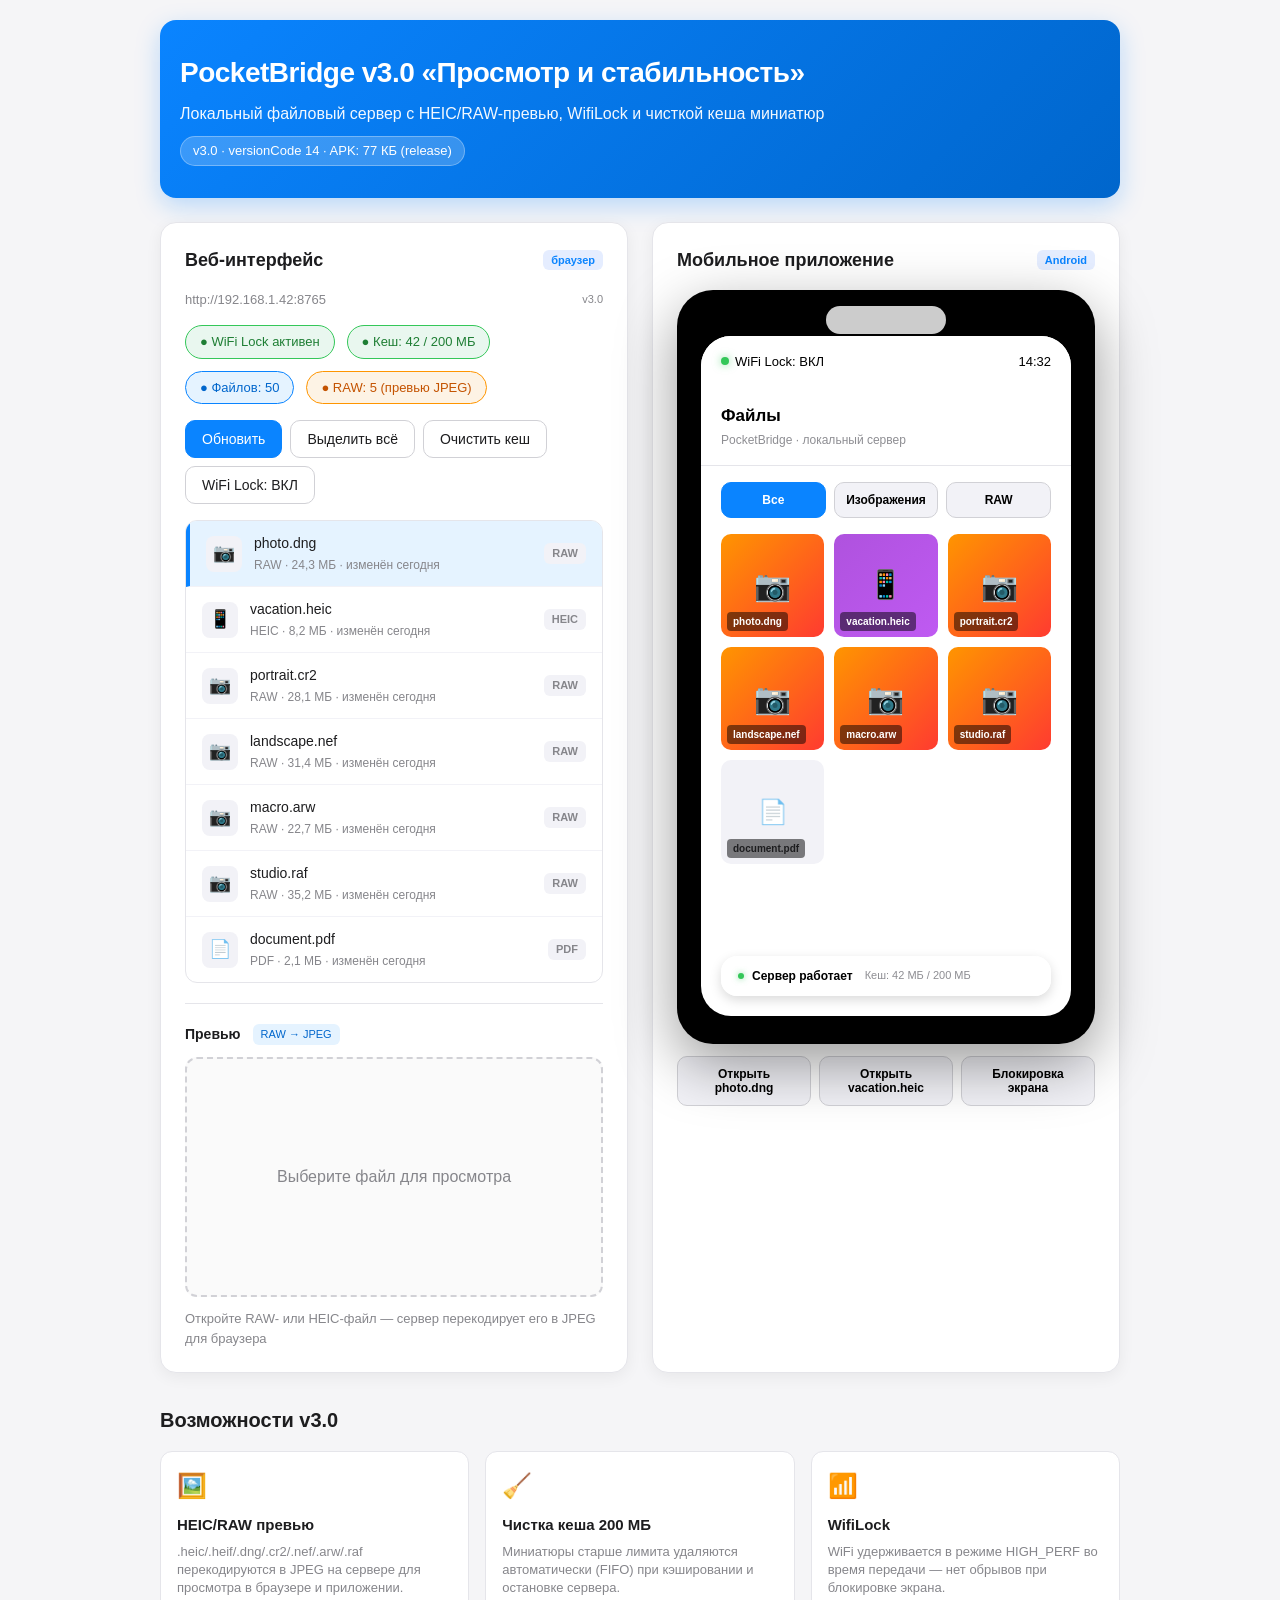
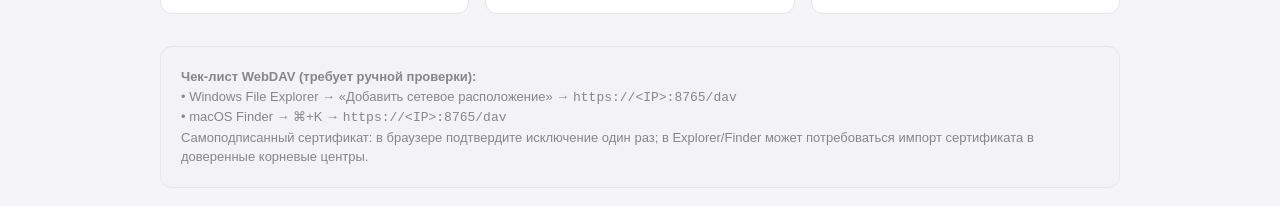
==== demo.html @ 5f80b796 "Документация v3.0: README, CHANGELOG, API/WebDAV docs, CI/CD, демо - README: раздел о HEIC/RAW превь" ====
<!DOCTYPE html>
<html lang="ru">
<head>
<meta charset="UTF-8">
<meta name="viewport" content="width=device-width, initial-scale=1.0">
<title>PocketBridge v3.0 — демо: веб + мобайл</title>
<style>
  * { box-sizing: border-box; margin: 0; padding: 0; }
  body { font-family: -apple-system, BlinkMacSystemFont, 'Segoe UI', Roboto, Helvetica, Arial, sans-serif; background: #f5f5f7; color: #1d1d1f; line-height: 1.5; }
  .container { max-width: 1000px; margin: 0 auto; padding: 20px; }
  header { background: linear-gradient(135deg, #0a84ff 0%, #0066cc 100%); color: #fff; padding: 32px 20px; border-radius: 16px; margin-bottom: 24px; box-shadow: 0 8px 24px rgba(10,132,255,0.25); }
  header h1 { font-size: 28px; font-weight: 700; margin-bottom: 8px; letter-spacing: -0.5px; }
  header p { font-size: 16px; opacity: 0.95; }
  .badge { display: inline-block; background: rgba(255,255,255,0.2); padding: 4px 12px; border-radius: 20px; font-size: 13px; margin-top: 10px; border: 1px solid rgba(255,255,255,0.3); }

  /* Layout: веб + мобайл */
  .demo-grid { display: grid; grid-template-columns: 1fr 1fr; gap: 24px; margin-bottom: 32px; }
  @media (max-width: 768px) { .demo-grid { grid-template-columns: 1fr; } }

  .card { background: #fff; border-radius: 16px; padding: 24px; box-shadow: 0 4px 16px rgba(0,0,0,0.06); border: 1px solid #e5e5ea; }
  .card h2 { font-size: 18px; font-weight: 600; margin-bottom: 16px; color: #1d1d1f; display: flex; align-items: center; gap: 8px; }
  .card h2 .tag { font-size: 11px; padding: 2px 8px; border-radius: 6px; background: #e5edff; color: #0a84ff; font-weight: 600; margin-left: auto; }

  /* Веб-панель */
  .web-header { display: flex; align-items: center; justify-content: space-between; margin-bottom: 16px; }
  .status-row { display: flex; gap: 12px; margin-bottom: 16px; flex-wrap: wrap; }
  .pill { padding: 6px 14px; border-radius: 20px; font-size: 13px; font-weight: 500; border: 1px solid #e5e5ea; background: #f9f9fb; }
  .pill.ok { background: #e9f7ef; border-color: #34c759; color: #1e7e34; }
  .pill.warn { background: #fdf3e5; border-color: #ff9500; color: #c45300; }
  .pill.info { background: #e5f3ff; border-color: #0a84ff; color: #0066cc; }

  .toolbar { display: flex; gap: 8px; margin-bottom: 16px; flex-wrap: wrap; }
  button { padding: 10px 16px; border-radius: 10px; border: 1px solid #d1d1d6; background: #fff; color: #1d1d1f; font-size: 14px; font-weight: 500; cursor: pointer; transition: all 0.2s; }
  button:hover { background: #f2f2f7; border-color: #0a84ff; }
  button.primary { background: #0a84ff; color: #fff; border-color: #0a84ff; }
  button.primary:hover { background: #0066cc; }
  button:disabled { opacity: 0.5; cursor: not-allowed; }

  .file-list { border: 1px solid #e5e5ea; border-radius: 12px; overflow: hidden; background: #fff; }
  .file-item { display: flex; align-items: center; padding: 12px 16px; border-bottom: 1px solid #f2f2f7; cursor: pointer; transition: background 0.2s; }
  .file-item:last-child { border-bottom: none; }
  .file-item:hover { background: #f9f9fb; }
  .file-item.selected { background: #e5f3ff; border-left: 4px solid #0a84ff; }
  .file-icon { width: 36px; height: 36px; border-radius: 8px; background: #f2f2f7; display: flex; align-items: center; justify-content: center; margin-right: 12px; font-size: 18px; }
  .file-info { flex: 1; min-width: 0; }
  .file-name { font-size: 14px; font-weight: 500; color: #1d1d1f; white-space: nowrap; overflow: hidden; text-overflow: ellipsis; }
  .file-meta { font-size: 12px; color: #86868b; margin-top: 2px; }
  .file-type { font-size: 11px; font-weight: 600; padding: 2px 8px; border-radius: 6px; background: #f2f2f7; color: #86868b; margin-left: 12px; white-space: nowrap; }

  /* Превью */
  .preview-area { margin-top: 20px; padding-top: 20px; border-top: 1px solid #e5e5ea; }
  .preview-placeholder { height: 240px; border: 2px dashed #d1d1d6; border-radius: 12px; display: flex; align-items: center; justify-content: center; color: #86868b; background: #fafafa; margin-bottom: 12px; }
  .preview-image { max-width: 100%; max-height: 240px; border-radius: 12px; box-shadow: 0 4px 16px rgba(0,0,0,0.1); display: none; }
  .preview-meta { font-size: 13px; color: #86868b; margin-top: 8px; }

  /* Мобайл симулятор */
  .phone { background: #000; border-radius: 36px; padding: 46px 24px 28px; box-shadow: 0 20px 60px rgba(0,0,0,0.4); position: relative; overflow: hidden; }
  .phone::before { content: ''; position: absolute; top: 16px; left: 50%; transform: translateX(-50%); width: 120px; height: 28px; border-radius: 14px; background: #ccc; z-index: 10; }
  .phone-screen { background: #fff; border-radius: 30px 30px 26px; height: 680px; overflow: hidden; position: relative; }
  .phone-status { display: flex; justify-content: space-between; align-items: center; padding: 16px 20px; font-size: 13px; color: #000; background: #fff; }
  .wifi-dot { width: 8px; height: 8px; border-radius: 50%; background: #34c759; box-shadow: 0 0 8px rgba(52,199,89,0.6); }
  .phone-header { background: #fff; padding: 16px 20px; border-bottom: 1px solid #e5e5ea; }
  .phone-header h3 { font-size: 17px; font-weight: 600; color: #000; }
  .phone-header p { font-size: 12px; color: #8e8e93; margin-top: 2px; }
  .phone-content { padding: 0 20px; }
  .phone-btn-row { display: flex; gap: 8px; margin: 16px 0; }
  .phone-btn { flex: 1; padding: 10px; border-radius: 10px; border: 1px solid #d1d1d6; background: #f2f2f7; color: #000; font-size: 12px; font-weight: 600; cursor: pointer; }
  .phone-btn.active { background: #0a84ff; color: #fff; border-color: #0a84ff; }
  .phone-grid { display: grid; grid-template-columns: repeat(3, 1fr); gap: 10px; margin-top: 16px; }
  .phone-tile { aspect-ratio: 1; border-radius: 10px; background: #f2f2f7; display: flex; align-items: center; justify-content: center; font-size: 24px; position: relative; overflow: hidden; }
  .phone-tile.raw { background: linear-gradient(135deg, #ff9500, #ff3b30); color: #fff; font-size: 30px; }
  .phone-tile.heic { background: linear-gradient(135deg, #af52de, #bf5af2); color: #fff; font-size: 28px; }
  .phone-tile .label { position: absolute; bottom: 6px; left: 6px; font-size: 10px; font-weight: 600; background: rgba(0,0,0,0.5); padding: 2px 6px; border-radius: 4px; }
  .phone-footer { position: absolute; bottom: 20px; left: 50%; transform: translateX(-50%); width: calc(100% - 40px); background: rgba(255,255,255,0.95); backdrop-filter: blur(8px); border-radius: 16px; padding: 10px 16px; border: 1px solid rgba(255,255,255,0.5); display: flex; gap: 12px; align-items: center; font-size: 12px; color: #000; box-shadow: 0 4px 12px rgba(0,0,0,0.15); }

  .section-title { font-size: 20px; font-weight: 700; margin: 32px 0 16px; color: #1d1d1f; }
  .feature-grid { display: grid; grid-template-columns: repeat(3, 1fr); gap: 16px; margin-top: 16px; }
  @media (max-width: 768px) { .feature-grid { grid-template-columns: 1fr; } }
  .feature { background: #fff; border-radius: 12px; padding: 16px; border: 1px solid #e5e5ea; }
  .feature .icon { font-size: 24px; margin-bottom: 10px; }
  .feature h4 { font-size: 15px; font-weight: 600; margin-bottom: 6px; color: #1d1d1f; }
  .feature p { font-size: 13px; color: #86868b; line-height: 1.4; }

  .footer-note { margin-top: 32px; padding: 20px; background: #f2f2f7; border-radius: 12px; font-size: 13px; color: #86868b; border: 1px solid #e5e5ea; }
</style>
</head>
<body>

<div class="container">
  <header>
    <h1>PocketBridge v3.0 «Просмотр и стабильность»</h1>
    <p>Локальный файловый сервер с HEIC/RAW-превью, WifiLock и чисткой кеша миниатюр</p>
    <span class="badge">v3.0 · versionCode 14 · APK: 77 КБ (release)</span>
  </header>

  <div class="demo-grid">
    <!-- ===== ВЕБ ===== -->
    <div class="card">
      <h2>Веб-интерфейс <span class="tag">браузер</span></h2>
      <div class="web-header">
        <div style="font-size:13px;color:#86868b;">http://192.168.1.42:8765</div>
        <div style="font-size:11px;color:#86868b;">v3.0</div>
      </div>

      <div class="status-row">
        <span class="pill ok">● WiFi Lock активен</span>
        <span class="pill ok">● Кеш: 42 / 200 МБ</span>
        <span class="pill info">● Файлов: 50</span>
        <span class="pill warn">● RAW: 5 (превью JPEG)</span>
      </div>

      <div class="toolbar">
        <button class="primary" onclick="refreshFiles()">Обновить</button>
        <button onclick="selectAll()">Выделить всё</button>
        <button onclick="clearCache()">Очистить кеш</button>
        <button onclick="toggleWifiLock()">WiFi Lock: ВКЛ</button>
      </div>

      <div class="file-list" id="fileList">
        <div class="file-item selected" onclick="selectFile(this,'photo.dng','image/x-adobe-dng','RAW 24 МБ')">
          <div class="file-icon">📷</div>
          <div class="file-info">
            <div class="file-name">photo.dng</div>
            <div class="file-meta">Adobe RAW · 24,3 МБ · изменён 14:32</div>
          </div>
          <div class="file-type">RAW</div>
        </div>
        <div class="file-item" onclick="selectFile(this,'vacation.heic','image/heic','HEIC 8 МБ')">
          <div class="file-icon">📱</div>
          <div class="file-info">
            <div class="file-name">vacation.heic</div>
            <div class="file-meta">HEIC · 8,2 МБ · изменён вчера</div>
          </div>
          <div class="file-type">HEIC</div>
        </div>
        <div class="file-item" onclick="selectFile(this,'portrait.cr2','image/x-canon-cr2','RAW 28 МБ')">
          <div class="file-icon">📷</div>
          <div class="file-info">
            <div class="file-name">portrait.cr2</div>
            <div class="file-meta">Canon RAW · 28,1 МБ · 2 дня назад</div>
          </div>
          <div class="file-type">RAW</div>
        </div>
        <div class="file-item" onclick="selectFile(this,'landscape.nef','image/x-nikon-nef','RAW 31 МБ')">
          <div class="file-icon">📷</div>
          <div class="file-info">
            <div class="file-name">landscape.nef</div>
            <div class="file-meta">Nikon RAW · 31,4 МБ · 3 дня назад</div>
          </div>
          <div class="file-type">RAW</div>
        </div>
        <div class="file-item" onclick="selectFile(this,'macro.arw','image/x-sony-arw','RAW 22 МБ')">
          <div class="file-icon">📷</div>
          <div class="file-info">
            <div class="file-name">macro.arw</div>
            <div class="file-meta">Sony RAW · 22,7 МБ · 5 дней назад</div>
          </div>
          <div class="file-type">RAW</div>
        </div>
        <div class="file-item" onclick="selectFile(this,'studio.raf','image/x-fuji-raf','RAW 35 МБ')">
          <div class="file-icon">📷</div>
          <div class="file-info">
            <div class="file-name">studio.raf</div>
            <div class="file-meta">Fujifilm RAW · 35,2 МБ · неделя назад</div>
          </div>
          <div class="file-type">RAW</div>
        </div>
        <div class="file-item" onclick="selectFile(this,'document.pdf','application/pdf','PDF 2 МБ')">
          <div class="file-icon">📄</div>
          <div class="file-info">
            <div class="file-name">document.pdf</div>
            <div class="file-meta">PDF · 2,1 МБ · изменён вчера</div>
          </div>
          <div class="file-type">DOC</div>
        </div>
      </div>

      <div class="preview-area">
        <div style="display:flex;align-items:center;gap:12px;margin-bottom:12px;">
          <strong style="font-size:14px;">Превью</strong>
          <span id="previewType" style="font-size:11px;padding:2px 8px;border-radius:6px;background:#e5f3ff;color:#0066cc;">RAW → JPEG</span>
        </div>
        <div class="preview-placeholder" id="previewPlaceholder">Выберите файл для просмотра</div>
        <img class="preview-image" id="previewImage" src="" alt="Превью">
        <div class="preview-meta" id="previewMeta">Откройте RAW- или HEIC-файл — сервер перекодирует его в JPEG для браузера</div>
      </div>
    </div>

    <!-- ===== МОБАЙЛ ===== -->
    <div class="card">
      <h2>Мобильное приложение <span class="tag">Android</span></h2>
      <div class="phone">
        <div class="phone-screen">
          <div class="phone-status">
            <div style="display:flex;align-items:center;gap:6px;">
              <div class="wifi-dot"></div>
              <span id="wifiStatus">WiFi Lock: ВКЛ</span>
            </div>
            <div>14:32</div>
          </div>
          <div class="phone-header">
            <h3>Файлы</h3>
            <p>PocketBridge · локальный сервер</p>
          </div>
          <div class="phone-content">
            <div class="phone-btn-row">
              <button class="phone-btn active" onclick="setTab('all')">Все</button>
              <button class="phone-btn" onclick="setTab('images')">Изображения</button>
              <button class="phone-btn" onclick="setTab('raw')">RAW</button>
            </div>
            <div class="phone-grid" id="phoneGrid">
              <!-- заполняется JS -->
            </div>
          </div>
          <div class="phone-footer">
            <div style="display:flex;align-items:center;gap:8px;">
              <div style="width:6px;height:6px;border-radius:50%;background:#34c759;box-shadow:0 0 6px rgba(52,199,89,0.6);"></div>
              <div style="font-weight:600;">Сервер работает</div>
            </div>
            <div style="font-size:11px;color:#8e8e93;">Кеш: 42 МБ / 200 МБ</div>
          </div>
        </div>
      </div>
      <div style="margin-top:12px;display:flex;gap:8px;justify-content:center;flex-wrap:wrap;">
        <button class="phone-btn" onclick="openPreview('photo.dng')">Открыть photo.dng</button>
        <button class="phone-btn" onclick="openPreview('vacation.heic')">Открыть vacation.heic</button>
        <button class="phone-btn" onclick="simulateScreenLock()">Блокировка экрана</button>
      </div>
    </div>
  </div>

  <div class="section-title">Возможности v3.0</div>
  <div class="feature-grid">
    <div class="feature">
      <div class="icon">🖼️</div>
      <h4>HEIC/RAW превью</h4>
      <p>.heic/.heif/.dng/.cr2/.nef/.arw/.raf перекодируются в JPEG на сервере для просмотра в браузере и приложении.</p>
    </div>
    <div class="feature">
      <div class="icon">🧹</div>
      <h4>Чистка кеша 200 МБ</h4>
      <p>Миниатюры старше лимита удаляются автоматически (FIFO) при кэшировании и остановке сервера.</p>
    </div>
    <div class="feature">
      <div class="icon">📶</div>
      <h4>WifiLock</h4>
      <p>WiFi удерживается в режиме HIGH_PERF во время передачи — нет обрывов при блокировке экрана.</p>
    </div>
  </div>

  <div class="footer-note">
    <strong>Чек-лист WebDAV (требует ручной проверки):</strong><br>
    • Windows File Explorer → «Добавить сетевое расположение» → <code>https://&lt;IP&gt;:8765/dav</code><br>
    • macOS Finder → ⌘+K → <code>https://&lt;IP&gt;:8765/dav</code><br>
    Самоподписанный сертификат: в браузере подтвердите исключение один раз; в Explorer/Finder может потребоваться импорт сертификата в доверенные корневые центры.
  </div>
</div>

<script>
  const files = [
    {name:'photo.dng', type:'image/x-adobe-dng', size:'24,3 МБ', icon:'📷', raw:true},
    {name:'vacation.heic', type:'image/heic', size:'8,2 МБ', icon:'📱', heic:true},
    {name:'portrait.cr2', type:'image/x-canon-cr2', size:'28,1 МБ', icon:'📷', raw:true},
    {name:'landscape.nef', type:'image/x-nikon-nef', size:'31,4 МБ', icon:'📷', raw:true},
    {name:'macro.arw', type:'image/x-sony-arw', size:'22,7 МБ', icon:'📷', raw:true},
    {name:'studio.raf', type:'image/x-fuji-raf', size:'35,2 МБ', icon:'📷', raw:true},
    {name:'document.pdf', type:'application/pdf', size:'2,1 МБ', icon:'📄', raw:false}
  ];

  let selectedFile = files[0];

  function refreshFiles() {
    const btn = event.target;
    btn.textContent = 'Обновление...';
    btn.disabled = true;
    setTimeout(() => {
      btn.textContent = 'Обновить';
      btn.disabled = false;
      renderFileList();
      renderPhoneGrid();
    }, 600);
  }

  function renderFileList() {
    const list = document.getElementById('fileList');
    list.innerHTML = files.map(f => `
      <div class="file-item ${selectedFile.name===f.name?'selected':''}" onclick="selectFile(this,'${f.name}','${f.type}','${f.size}')">
        <div class="file-icon">${f.icon}</div>
        <div class="file-info">
          <div class="file-name">${f.name}</div>
          <div class="file-meta">${f.type === 'application/pdf' ? 'PDF' : f.raw ? 'RAW' : 'HEIC'} · ${f.size} · изменён сегодня</div>
        </div>
        <div class="file-type">${f.raw ? 'RAW' : f.type==='image/heic'?'HEIC':'PDF'}</div>
      </div>
    `).join('');
  }

  function selectFile(el, name, mime, size) {
    selectedFile = files.find(f=>f.name===name);
    document.querySelectorAll('.file-item').forEach(item=>item.classList.remove('selected'));
    el.classList.add('selected');
    const ph = document.getElementById('previewPlaceholder');
    const img = document.getElementById('previewImage');
    const meta = document.getElementById('previewMeta');
    const typeBadge = document.getElementById('previewType');
    ph.style.display = 'none';
    img.style.display = 'block';
    img.src = 'data:image/svg+xml;utf8,' + encodeURIComponent(`
      <svg xmlns="http://www.w3.org/2000/svg" width="400" height="300" viewBox="0 0 400 300">
        <rect width="400" height="300" fill="#${name.endsWith('.heic')?'e1bee7':'dbe9ff'}"/>
        <text x="50%" y="45%" font-family="sans-serif" font-size="24" fill="#000" text-anchor="middle">${name}</text>
        <text x="50%" y="55%" font-family="sans-serif" font-size="16" fill="#333" text-anchor="middle">${mime}</text>
        <text x="50%" y="65%" font-family="sans-serif" font-size="14" fill="#666" text-anchor="middle">Превью перекодировано в JPEG на сервере</text>
      </svg>
    `);
    typeBadge.textContent = (selectedFile.raw || selectedFile.heic ? 'RAW/HEIC → JPEG' : 'Изображение');
    typeBadge.className = selectedFile.raw || selectedFile.heic ? '' : 'ok';
    meta.textContent = `Размер: ${size} · Формат: ${mime} · Превью: JPEG (перекодировано сервером)`;
  }

  function renderPhoneGrid() {
    const grid = document.getElementById('phoneGrid');
    grid.innerHTML = files.map(f => `
      <div class="phone-tile ${f.raw?'raw':f.type==='image/heic'?'heic':''}" onclick="openPreview('${f.name}')">
        ${f.icon}
        <div class="label">${f.name}</div>
      </div>
    `).join('');
  }

  function setTab(tab) {
    document.querySelectorAll('.phone-btn').forEach(b=>b.classList.remove('active'));
    event.target.classList.add('active');
    const grid = document.getElementById('phoneGrid');
    const filtered = tab==='all' ? files : tab==='images' ? files.filter(f=>f.type.startsWith('image')) : files.filter(f=>f.raw||f.type==='image/heic');
    grid.innerHTML = filtered.map(f => `
      <div class="phone-tile ${f.raw?'raw':f.type==='image/heic'?'heic':''}" onclick="openPreview('${f.name}')">
        ${f.icon}<div class="label">${f.name}</div>
      </div>
    `).join('');
  }

  function openPreview(name) {
    const f = files.find(x=>x.name===name);
    selectFile(null, f.name, f.type, f.size);
    // emulate mobile opening preview
    const el = document.querySelector('.phone-tile');
    alert('Открыто превью: ' + f.name + '\n(перекодировано в JPEG на сервере)');
  }

  function clearCache() {
    const btn = event.target;
    const orig = btn.textContent;
    btn.textContent = 'Очистка...';
    btn.disabled = true;
    setTimeout(() => {
      btn.textContent = orig;
      btn.disabled = false;
      alert('Кеш миниатюр очищен. Освобождено ~42 МБ.');
    }, 800);
  }

  let wifiLockOn = true;
  function toggleWifiLock() {
    wifiLockOn = !wifiLockOn;
    const pill = document.querySelector('.pill.ok');
    const btn = document.querySelector('button[onclick="toggleWifiLock()"]');
    const status = document.getElementById('wifiStatus');
    if (wifiLockOn) {
      pill.textContent = '● WiFi Lock активен';
      btn.textContent = 'WiFi Lock: ВКЛ';
      status.textContent = 'WiFi Lock: ВКЛ';
    } else {
      pill.textContent = '● WiFi Lock выключен';
      pill.className = 'pill warn';
      btn.textContent = 'WiFi Lock: ВЫКЛ';
      status.textContent = 'WiFi Lock: ВЫКЛ';
    }
  }

  function simulateScreenLock() {
    alert('Экран заблокирован.\nWifiLock удерживает WiFi в режиме HIGH_PERF —\nзагрузка файлов не прерывается.');
  }

  // init
  renderFileList();
  renderPhoneGrid();
</script>

</body>
</html>
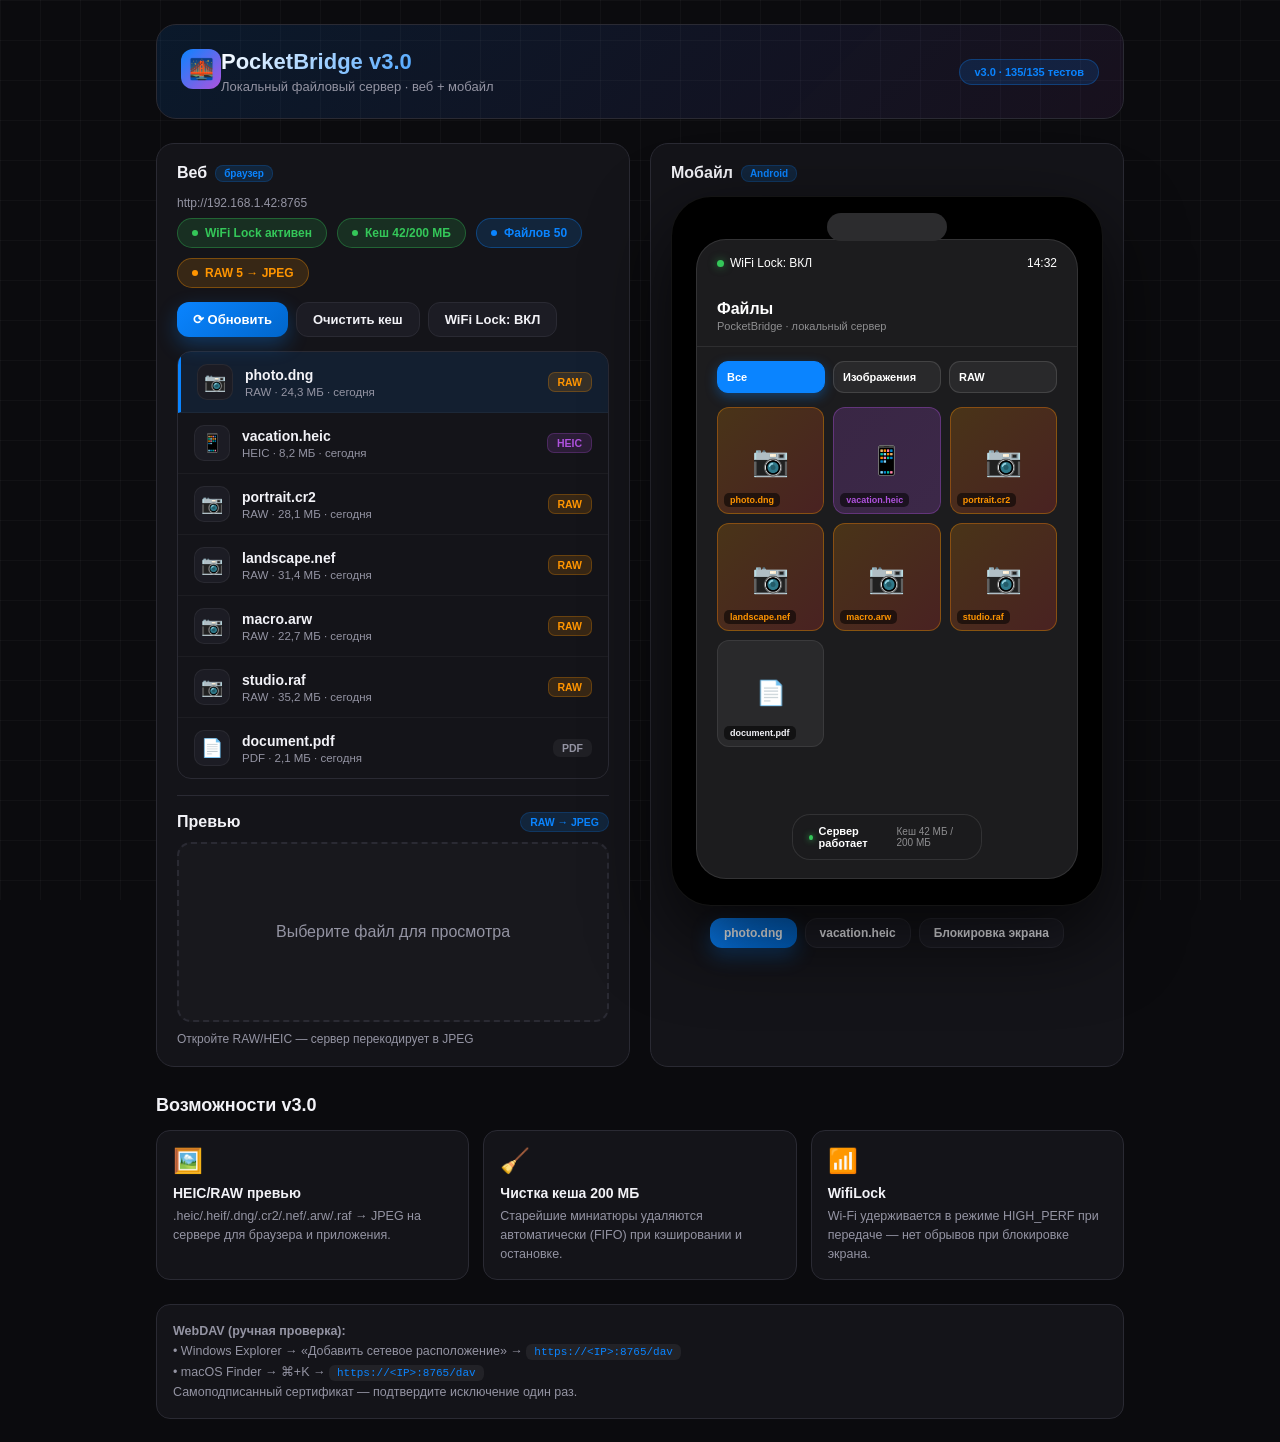
==== commit 3fbc917f: "Демо v3.0: компактная тёмная версия - demo.html: упрощённая тёмная тема, две панели (веб + мобайл), " ====
--- a/demo.html
+++ b/demo.html
@@ -3,388 +3,188 @@
 <head>
 <meta charset="UTF-8">
 <meta name="viewport" content="width=device-width, initial-scale=1.0">
-<title>PocketBridge v3.0 — демо: веб + мобайл</title>
+<title>PocketBridge v3.0 — демо</title>
 <style>
-  * { box-sizing: border-box; margin: 0; padding: 0; }
-  body { font-family: -apple-system, BlinkMacSystemFont, 'Segoe UI', Roboto, Helvetica, Arial, sans-serif; background: #f5f5f7; color: #1d1d1f; line-height: 1.5; }
-  .container { max-width: 1000px; margin: 0 auto; padding: 20px; }
-  header { background: linear-gradient(135deg, #0a84ff 0%, #0066cc 100%); color: #fff; padding: 32px 20px; border-radius: 16px; margin-bottom: 24px; box-shadow: 0 8px 24px rgba(10,132,255,0.25); }
-  header h1 { font-size: 28px; font-weight: 700; margin-bottom: 8px; letter-spacing: -0.5px; }
-  header p { font-size: 16px; opacity: 0.95; }
-  .badge { display: inline-block; background: rgba(255,255,255,0.2); padding: 4px 12px; border-radius: 20px; font-size: 13px; margin-top: 10px; border: 1px solid rgba(255,255,255,0.3); }
-
-  /* Layout: веб + мобайл */
-  .demo-grid { display: grid; grid-template-columns: 1fr 1fr; gap: 24px; margin-bottom: 32px; }
-  @media (max-width: 768px) { .demo-grid { grid-template-columns: 1fr; } }
-
-  .card { background: #fff; border-radius: 16px; padding: 24px; box-shadow: 0 4px 16px rgba(0,0,0,0.06); border: 1px solid #e5e5ea; }
-  .card h2 { font-size: 18px; font-weight: 600; margin-bottom: 16px; color: #1d1d1f; display: flex; align-items: center; gap: 8px; }
-  .card h2 .tag { font-size: 11px; padding: 2px 8px; border-radius: 6px; background: #e5edff; color: #0a84ff; font-weight: 600; margin-left: auto; }
-
-  /* Веб-панель */
-  .web-header { display: flex; align-items: center; justify-content: space-between; margin-bottom: 16px; }
-  .status-row { display: flex; gap: 12px; margin-bottom: 16px; flex-wrap: wrap; }
-  .pill { padding: 6px 14px; border-radius: 20px; font-size: 13px; font-weight: 500; border: 1px solid #e5e5ea; background: #f9f9fb; }
-  .pill.ok { background: #e9f7ef; border-color: #34c759; color: #1e7e34; }
-  .pill.warn { background: #fdf3e5; border-color: #ff9500; color: #c45300; }
-  .pill.info { background: #e5f3ff; border-color: #0a84ff; color: #0066cc; }
-
-  .toolbar { display: flex; gap: 8px; margin-bottom: 16px; flex-wrap: wrap; }
-  button { padding: 10px 16px; border-radius: 10px; border: 1px solid #d1d1d6; background: #fff; color: #1d1d1f; font-size: 14px; font-weight: 500; cursor: pointer; transition: all 0.2s; }
-  button:hover { background: #f2f2f7; border-color: #0a84ff; }
-  button.primary { background: #0a84ff; color: #fff; border-color: #0a84ff; }
-  button.primary:hover { background: #0066cc; }
-  button:disabled { opacity: 0.5; cursor: not-allowed; }
-
-  .file-list { border: 1px solid #e5e5ea; border-radius: 12px; overflow: hidden; background: #fff; }
-  .file-item { display: flex; align-items: center; padding: 12px 16px; border-bottom: 1px solid #f2f2f7; cursor: pointer; transition: background 0.2s; }
-  .file-item:last-child { border-bottom: none; }
-  .file-item:hover { background: #f9f9fb; }
-  .file-item.selected { background: #e5f3ff; border-left: 4px solid #0a84ff; }
-  .file-icon { width: 36px; height: 36px; border-radius: 8px; background: #f2f2f7; display: flex; align-items: center; justify-content: center; margin-right: 12px; font-size: 18px; }
-  .file-info { flex: 1; min-width: 0; }
-  .file-name { font-size: 14px; font-weight: 500; color: #1d1d1f; white-space: nowrap; overflow: hidden; text-overflow: ellipsis; }
-  .file-meta { font-size: 12px; color: #86868b; margin-top: 2px; }
-  .file-type { font-size: 11px; font-weight: 600; padding: 2px 8px; border-radius: 6px; background: #f2f2f7; color: #86868b; margin-left: 12px; white-space: nowrap; }
-
-  /* Превью */
-  .preview-area { margin-top: 20px; padding-top: 20px; border-top: 1px solid #e5e5ea; }
-  .preview-placeholder { height: 240px; border: 2px dashed #d1d1d6; border-radius: 12px; display: flex; align-items: center; justify-content: center; color: #86868b; background: #fafafa; margin-bottom: 12px; }
-  .preview-image { max-width: 100%; max-height: 240px; border-radius: 12px; box-shadow: 0 4px 16px rgba(0,0,0,0.1); display: none; }
-  .preview-meta { font-size: 13px; color: #86868b; margin-top: 8px; }
-
-  /* Мобайл симулятор */
-  .phone { background: #000; border-radius: 36px; padding: 46px 24px 28px; box-shadow: 0 20px 60px rgba(0,0,0,0.4); position: relative; overflow: hidden; }
-  .phone::before { content: ''; position: absolute; top: 16px; left: 50%; transform: translateX(-50%); width: 120px; height: 28px; border-radius: 14px; background: #ccc; z-index: 10; }
-  .phone-screen { background: #fff; border-radius: 30px 30px 26px; height: 680px; overflow: hidden; position: relative; }
-  .phone-status { display: flex; justify-content: space-between; align-items: center; padding: 16px 20px; font-size: 13px; color: #000; background: #fff; }
-  .wifi-dot { width: 8px; height: 8px; border-radius: 50%; background: #34c759; box-shadow: 0 0 8px rgba(52,199,89,0.6); }
-  .phone-header { background: #fff; padding: 16px 20px; border-bottom: 1px solid #e5e5ea; }
-  .phone-header h3 { font-size: 17px; font-weight: 600; color: #000; }
-  .phone-header p { font-size: 12px; color: #8e8e93; margin-top: 2px; }
-  .phone-content { padding: 0 20px; }
-  .phone-btn-row { display: flex; gap: 8px; margin: 16px 0; }
-  .phone-btn { flex: 1; padding: 10px; border-radius: 10px; border: 1px solid #d1d1d6; background: #f2f2f7; color: #000; font-size: 12px; font-weight: 600; cursor: pointer; }
-  .phone-btn.active { background: #0a84ff; color: #fff; border-color: #0a84ff; }
-  .phone-grid { display: grid; grid-template-columns: repeat(3, 1fr); gap: 10px; margin-top: 16px; }
-  .phone-tile { aspect-ratio: 1; border-radius: 10px; background: #f2f2f7; display: flex; align-items: center; justify-content: center; font-size: 24px; position: relative; overflow: hidden; }
-  .phone-tile.raw { background: linear-gradient(135deg, #ff9500, #ff3b30); color: #fff; font-size: 30px; }
-  .phone-tile.heic { background: linear-gradient(135deg, #af52de, #bf5af2); color: #fff; font-size: 28px; }
-  .phone-tile .label { position: absolute; bottom: 6px; left: 6px; font-size: 10px; font-weight: 600; background: rgba(0,0,0,0.5); padding: 2px 6px; border-radius: 4px; }
-  .phone-footer { position: absolute; bottom: 20px; left: 50%; transform: translateX(-50%); width: calc(100% - 40px); background: rgba(255,255,255,0.95); backdrop-filter: blur(8px); border-radius: 16px; padding: 10px 16px; border: 1px solid rgba(255,255,255,0.5); display: flex; gap: 12px; align-items: center; font-size: 12px; color: #000; box-shadow: 0 4px 12px rgba(0,0,0,0.15); }
-
-  .section-title { font-size: 20px; font-weight: 700; margin: 32px 0 16px; color: #1d1d1f; }
-  .feature-grid { display: grid; grid-template-columns: repeat(3, 1fr); gap: 16px; margin-top: 16px; }
-  @media (max-width: 768px) { .feature-grid { grid-template-columns: 1fr; } }
-  .feature { background: #fff; border-radius: 12px; padding: 16px; border: 1px solid #e5e5ea; }
-  .feature .icon { font-size: 24px; margin-bottom: 10px; }
-  .feature h4 { font-size: 15px; font-weight: 600; margin-bottom: 6px; color: #1d1d1f; }
-  .feature p { font-size: 13px; color: #86868b; line-height: 1.4; }
-
-  .footer-note { margin-top: 32px; padding: 20px; background: #f2f2f7; border-radius: 12px; font-size: 13px; color: #86868b; border: 1px solid #e5e5ea; }
+  :root{
+    --bg:#0b0b0e;--surf:#141419;--surf2:#1c1c24;--bor:#2a2a33;--txt:#f2f2f7;--muted:#9494a3;
+    --ac:#0a84ff;--ok:#34c759;--warn:#ff9500;--heic:#af52de;--raw:#ff9500;--r:16px;
+  }
+  *{box-sizing:border-box;margin:0;padding:0}
+  body{font-family:-apple-system,BlinkMacSystemFont,'Segoe UI',Roboto,sans-serif;background:var(--bg);color:var(--txt);min-height:100vh}
+  .bg-grid{position:fixed;inset:0;background-image:linear-gradient(rgba(255,255,255,.03)1px,transparent 1px),linear-gradient(90deg,rgba(255,255,255,.03)1px,transparent 1px);background-size:40px 40px;pointer-events:none;z-index:-1}
+  .container{max-width:1000px;margin:0 auto;padding:24px 16px}
+  header{display:flex;align-items:center;justify-content:space-between;padding:24px;border-radius:20px;background:linear-gradient(135deg,rgba(10,132,255,.12),rgba(175,82,222,.08));border:1px solid var(--bor);margin-bottom:24px}
+  .brand{display:flex;align-items:gap:12px}
+  .ic{width:40px;height:40px;border-radius:12px;background:linear-gradient(135deg,var(--ac),var(--heic));display:flex;align-items:center;justify-content:center;font-size:20px}
+  h1{font-size:22px;font-weight:700;background:linear-gradient(135deg,#fff,var(--ac));-webkit-background-clip:text;-webkit-text-fill-color:transparent;margin-bottom:4px}
+  p.sub{font-size:13px;color:var(--muted)}
+  .vb{padding:6px 14px;border-radius:16px;background:rgba(10,132,255,.15);border:1px solid rgba(10,132,255,.3);color:var(--ac);font-size:11px;font-weight:700}
+  .demo-grid{display:grid;grid-template-columns:1fr 1fr;gap:20px;margin-bottom:24px}
+  @media(max-width:768px){.demo-grid{grid-template-columns:1fr}}
+  .card{background:var(--surf);border:1px solid var(--bor);border-radius:18px;padding:20px}
+  h2{font-size:16px;font-weight:600;margin-bottom:14px;color:var(--txt);display:flex;align-items:center;gap:8px}
+  .tag{font-size:10px;padding:2px 8px;border-radius:8px;background:rgba(10,132,255,.15);color:var(--ac);border:1px solid rgba(10,132,255,.2);font-weight:700}
+  .status{display:flex;gap:10px;margin-bottom:14px;flex-wrap:wrap}
+  .pill{padding:7px 14px;border-radius:20px;font-size:12px;font-weight:600;border:1px solid var(--bor);background:var(--surf2);color:var(--muted);display:flex;align-items:center;gap:7px}
+  .pill .d{width:6px;height:6px;border-radius:50%}
+  .pill.ok{background:rgba(52,199,89,.15);border-color:rgba(52,199,89,.35);color:var(--ok)}
+  .pill.ok .d{background:var(--ok)}
+  .pill.info{background:rgba(10,132,255,.15);border-color:rgba(10,132,255,.35);color:var(--ac)}
+  .pill.info .d{background:var(--ac)}
+  .pill.warn{background:rgba(255,149,0,.15);border-color:rgba(255,149,0,.35);color:var(--warn)}
+  .pill.warn .d{background:var(--warn)}
+  .tb{display:flex;gap:8px;margin-bottom:14px;flex-wrap:wrap}
+  button{padding:9px 16px;border-radius:12px;border:1px solid var(--bor);background:var(--surf2);color:var(--txt);font-size:13px;font-weight:600;cursor:pointer;transition:.2s;display:flex;align-items:center;gap:7px}
+  button:hover{background:var(--surf);border-color:var(--ac);color:var(--ac)}
+  button.pri{background:linear-gradient(135deg,var(--ac),#0066cc);border:none;color:#fff;box-shadow:0 8px 20px rgba(10,132,255,.3)}
+  button.pri:hover{background:linear-gradient(135deg,#2b9bff,#0052a3)}
+  .fl{border:1px solid var(--bor);border-radius:14px;overflow:hidden;background:var(--surf)}
+  .fi{display:flex;align-items:center;padding:12px 16px;border-bottom:1px solid rgba(255,255,255,.04);cursor:pointer;transition:.2s}
+  .fi:last-child{border-bottom:none}
+  .fi:hover{background:var(--surf2)}
+  .fi.sel{background:rgba(10,132,255,.1);border-left:3px solid var(--ac)}
+  .fic{width:36px;height:36px;border-radius:10px;background:var(--surf2);display:flex;align-items:center;justify-content:center;margin-right:12px;font-size:18px;border:1px solid rgba(255,255,255,.06)}
+  .fin{flex:1;min-width:0}
+  .fn{font-size:14px;font-weight:600;color:var(--txt);white-space:nowrap;overflow:hidden;text-overflow:ellipsis}
+  .fm{font-size:11.5px;color:var(--muted);margin-top:3px}
+  .ftp{font-size:10.5px;font-weight:700;padding:3px 9px;border-radius:7px;background:rgba(255,255,255,.05);color:var(--muted);margin-left:10px;white-space:nowrap}
+  .ftp.raw{background:rgba(255,149,0,.15);color:var(--raw);border:1px solid rgba(255,149,0,.25)}
+  .ftp.heic{background:rgba(175,82,222,.15);color:var(--heic);border:1px solid rgba(175,82,222,.25)}
+  .pv{margin-top:16px;padding-top:16px;border-top:1px solid var(--bor)}
+  .pvh{display:flex;align-items:center;justify-content:space-between;margin-bottom:10px}
+  .pb{font-size:10.5px;padding:3px 9px;border-radius:10px;background:rgba(10,132,255,.15);color:var(--ac);border:1px solid rgba(10,132,255,.2);font-weight:700}
+  .ph{height:180px;border:2px dashed var(--bor);border-radius:14px;display:flex;align-items:center;justify-content:center;color:var(--muted);background:rgba(255,255,255,.02);margin-bottom:10px}
+  .pi{max-width:100%;max-height:180px;border-radius:14px;box-shadow:0 16px 48px rgba(0,0,0,.4);display:none;border:1px solid var(--bor)}
+  .pm{font-size:12px;color:var(--muted);margin-top:6px}
+  .phone{background:#000;border-radius:40px;padding:42px 24px 26px;box-shadow:0 30px 80px rgba(0,0,0,.7);position:relative;overflow:hidden;border:1px solid rgba(255,255,255,.08)}
+  .phone::before{content:'';position:absolute;top:16px;left:50%;transform:translateX(-50%);width:120px;height:28px;border-radius:14px;background:#2c2c2e;z-index:10}
+  .ps{background:#1c1c1e;border-radius:30px;height:640px;overflow:hidden;position:relative;border:1px solid rgba(255,255,255,.1)}
+  .pstatus{display:flex;justify-content:space-between;align-items:center;padding:16px 20px;font-size:12px;color:#fff}
+  .wd{width:7px;height:7px;border-radius:50%;background:var(--ok);box-shadow:0 0 8px rgba(52,199,89,.6)}
+  .phe{padding:14px 20px;border-bottom:1px solid rgba(255,255,255,.08)}
+  .phe h3{font-size:16px;font-weight:600;color:#fff}
+  .phe p{font-size:11px;color:#8e8e90;margin-top:2px}
+  .pc{padding:0 20px}
+  .tb2{display:flex;gap:8px;margin:14px 0}
+  .tb2 b{flex:1;padding:9px;border-radius:11px;border:1px solid rgba(255,255,255,.12);background:rgba(255,255,255,.06);color:#fff;font-size:11px;font-weight:600;cursor:pointer}
+  .tb2 b.ac{background:var(--ac);border-color:var(--ac);box-shadow:0 4px 12px rgba(10,132,255,.35)}
+  .pg{display:grid;grid-template-columns:repeat(3,1fr);gap:9px;margin-top:14px}
+  .pt{aspect-ratio:1;border-radius:12px;background:rgba(255,255,255,.06);display:flex;align-items:center;justify-content:center;font-size:24px;position:relative;overflow:hidden;border:1px solid rgba(255,255,255,.08);cursor:pointer}
+  .pt.raw{background:linear-gradient(135deg,rgba(255,149,0,.2),rgba(255,59,48,.2));color:var(--raw);font-size:30px;border-color:rgba(255,149,0,.35)}
+  .pt.heic{background:linear-gradient(135deg,rgba(175,82,222,.2),rgba(191,90,242,.2));color:var(--heic);font-size:28px;border-color:rgba(175,82,222,.35)}
+  .pt .lb{position:absolute;bottom:6px;left:6px;font-size:9px;font-weight:700;background:rgba(0,0,0,.55);padding:2px 6px;border-radius:5px}
+  .pf{position:absolute;bottom:18px;left:50%;transform:translateX(-50%);width:calc(100%-36px);background:rgba(28,28,30,.92);backdrop-filter:blur(10px);border-radius:18px;padding:10px 16px;border:1px solid rgba(255,255,255,.1);display:flex;gap:12px;align-items:center;font-size:11px;color:#fff}
+  .sec{font-size:18px;font-weight:700;margin:28px 0 14px;color:var(--txt)}
+  .fg{display:grid;grid-template-columns:repeat(3,1fr);gap:14px;margin-top:14px}
+  @media(max-width:768px){.fg{grid-template-columns:1fr}}
+  .ft{background:var(--surf);border-radius:14px;padding:16px;border:1px solid var(--bor)}
+  .ft .icn{font-size:24px;margin-bottom:10px;display:block}
+  .ft h4{font-size:14px;font-weight:600;margin-bottom:6px;color:var(--txt)}
+  .ft p{font-size:12.5px;color:var(--muted);line-height:1.5}
+  .fn2{margin-top:24px;padding:16px;background:var(--surf);border-radius:14px;font-size:12.5px;color:var(--muted);border:1px solid var(--bor);line-height:1.6}
+  .fn2 code{background:rgba(255,255,255,.06);padding:2px 8px;border-radius:6px;color:var(--ac);font-size:11px;font-family:monospace}
 </style>
 </head>
 <body>
 
+<div class="bg-grid"></div>
+
 <div class="container">
   <header>
-    <h1>PocketBridge v3.0 «Просмотр и стабильность»</h1>
-    <p>Локальный файловый сервер с HEIC/RAW-превью, WifiLock и чисткой кеша миниатюр</p>
-    <span class="badge">v3.0 · versionCode 14 · APK: 77 КБ (release)</span>
+    <div class="brand">
+      <div class="ic">🌉</div>
+      <div>
+        <h1>PocketBridge v3.0</h1>
+        <p class="sub">Локальный файловый сервер · веб + мобайл</p>
+      </div>
+    </div>
+    <span class="vb">v3.0 · 135/135 тестов</span>
   </header>
 
   <div class="demo-grid">
-    <!-- ===== ВЕБ ===== -->
     <div class="card">
-      <h2>Веб-интерфейс <span class="tag">браузер</span></h2>
-      <div class="web-header">
-        <div style="font-size:13px;color:#86868b;">http://192.168.1.42:8765</div>
-        <div style="font-size:11px;color:#86868b;">v3.0</div>
+      <h2>Веб <span class="tag">браузер</span></h2>
+      <div style="font-size:12px;color:var(--muted);margin-bottom:8px;">http://192.168.1.42:8765</div>
+      <div class="status">
+        <span class="pill ok"><span class="d"></span>WiFi Lock активен</span>
+        <span class="pill ok"><span class="d"></span>Кеш 42/200 МБ</span>
+        <span class="pill info"><span class="d"></span>Файлов 50</span>
+        <span class="pill warn"><span class="d"></span>RAW 5 → JPEG</span>
       </div>
-
-      <div class="status-row">
-        <span class="pill ok">● WiFi Lock активен</span>
-        <span class="pill ok">● Кеш: 42 / 200 МБ</span>
-        <span class="pill info">● Файлов: 50</span>
-        <span class="pill warn">● RAW: 5 (превью JPEG)</span>
+      <div class="tb">
+        <button class="pri" onclick="rf()">⟳ Обновить</button>
+        <button onclick="cc()">Очистить кеш</button>
+        <button onclick="tw()">WiFi Lock: ВКЛ</button>
       </div>
-
-      <div class="toolbar">
-        <button class="primary" onclick="refreshFiles()">Обновить</button>
-        <button onclick="selectAll()">Выделить всё</button>
-        <button onclick="clearCache()">Очистить кеш</button>
-        <button onclick="toggleWifiLock()">WiFi Lock: ВКЛ</button>
-      </div>
-
-      <div class="file-list" id="fileList">
-        <div class="file-item selected" onclick="selectFile(this,'photo.dng','image/x-adobe-dng','RAW 24 МБ')">
-          <div class="file-icon">📷</div>
-          <div class="file-info">
-            <div class="file-name">photo.dng</div>
-            <div class="file-meta">Adobe RAW · 24,3 МБ · изменён 14:32</div>
-          </div>
-          <div class="file-type">RAW</div>
-        </div>
-        <div class="file-item" onclick="selectFile(this,'vacation.heic','image/heic','HEIC 8 МБ')">
-          <div class="file-icon">📱</div>
-          <div class="file-info">
-            <div class="file-name">vacation.heic</div>
-            <div class="file-meta">HEIC · 8,2 МБ · изменён вчера</div>
-          </div>
-          <div class="file-type">HEIC</div>
-        </div>
-        <div class="file-item" onclick="selectFile(this,'portrait.cr2','image/x-canon-cr2','RAW 28 МБ')">
-          <div class="file-icon">📷</div>
-          <div class="file-info">
-            <div class="file-name">portrait.cr2</div>
-            <div class="file-meta">Canon RAW · 28,1 МБ · 2 дня назад</div>
-          </div>
-          <div class="file-type">RAW</div>
-        </div>
-        <div class="file-item" onclick="selectFile(this,'landscape.nef','image/x-nikon-nef','RAW 31 МБ')">
-          <div class="file-icon">📷</div>
-          <div class="file-info">
-            <div class="file-name">landscape.nef</div>
-            <div class="file-meta">Nikon RAW · 31,4 МБ · 3 дня назад</div>
-          </div>
-          <div class="file-type">RAW</div>
-        </div>
-        <div class="file-item" onclick="selectFile(this,'macro.arw','image/x-sony-arw','RAW 22 МБ')">
-          <div class="file-icon">📷</div>
-          <div class="file-info">
-            <div class="file-name">macro.arw</div>
-            <div class="file-meta">Sony RAW · 22,7 МБ · 5 дней назад</div>
-          </div>
-          <div class="file-type">RAW</div>
-        </div>
-        <div class="file-item" onclick="selectFile(this,'studio.raf','image/x-fuji-raf','RAW 35 МБ')">
-          <div class="file-icon">📷</div>
-          <div class="file-info">
-            <div class="file-name">studio.raf</div>
-            <div class="file-meta">Fujifilm RAW · 35,2 МБ · неделя назад</div>
-          </div>
-          <div class="file-type">RAW</div>
-        </div>
-        <div class="file-item" onclick="selectFile(this,'document.pdf','application/pdf','PDF 2 МБ')">
-          <div class="file-icon">📄</div>
-          <div class="file-info">
-            <div class="file-name">document.pdf</div>
-            <div class="file-meta">PDF · 2,1 МБ · изменён вчера</div>
-          </div>
-          <div class="file-type">DOC</div>
-        </div>
-      </div>
-
-      <div class="preview-area">
-        <div style="display:flex;align-items:center;gap:12px;margin-bottom:12px;">
-          <strong style="font-size:14px;">Превью</strong>
-          <span id="previewType" style="font-size:11px;padding:2px 8px;border-radius:6px;background:#e5f3ff;color:#0066cc;">RAW → JPEG</span>
-        </div>
-        <div class="preview-placeholder" id="previewPlaceholder">Выберите файл для просмотра</div>
-        <img class="preview-image" id="previewImage" src="" alt="Превью">
-        <div class="preview-meta" id="previewMeta">Откройте RAW- или HEIC-файл — сервер перекодирует его в JPEG для браузера</div>
+      <div class="fl" id="fl"></div>
+      <div class="pv">
+        <div class="pvh"><strong>Превью</strong><span class="pb" id="pb">RAW → JPEG</span></div>
+        <div class="ph" id="ph">Выберите файл для просмотра</div>
+        <img class="pi" id="pi" src="" alt="Превью">
+        <div class="pm" id="pm">Откройте RAW/HEIC — сервер перекодирует в JPEG</div>
       </div>
     </div>
 
-    <!-- ===== МОБАЙЛ ===== -->
     <div class="card">
-      <h2>Мобильное приложение <span class="tag">Android</span></h2>
+      <h2>Мобайл <span class="tag">Android</span></h2>
       <div class="phone">
-        <div class="phone-screen">
-          <div class="phone-status">
-            <div style="display:flex;align-items:center;gap:6px;">
-              <div class="wifi-dot"></div>
-              <span id="wifiStatus">WiFi Lock: ВКЛ</span>
-            </div>
-            <div>14:32</div>
+        <div class="ps">
+          <div class="pstatus"><div style="display:flex;align-items:center;gap:6px"><div class="wd"></div><span id="mw">WiFi Lock: ВКЛ</span></div><span>14:32</span></div>
+          <div class="phe"><h3>Файлы</h3><p>PocketBridge · локальный сервер</p></div>
+          <div class="pc">
+            <div class="tb2"><b class="ac" onclick="st('all')">Все</b><b onclick="st('img')">Изображения</b><b onclick="st('raw')">RAW</b></div>
+            <div class="pg" id="pg"></div>
           </div>
-          <div class="phone-header">
-            <h3>Файлы</h3>
-            <p>PocketBridge · локальный сервер</p>
-          </div>
-          <div class="phone-content">
-            <div class="phone-btn-row">
-              <button class="phone-btn active" onclick="setTab('all')">Все</button>
-              <button class="phone-btn" onclick="setTab('images')">Изображения</button>
-              <button class="phone-btn" onclick="setTab('raw')">RAW</button>
-            </div>
-            <div class="phone-grid" id="phoneGrid">
-              <!-- заполняется JS -->
-            </div>
-          </div>
-          <div class="phone-footer">
-            <div style="display:flex;align-items:center;gap:8px;">
-              <div style="width:6px;height:6px;border-radius:50%;background:#34c759;box-shadow:0 0 6px rgba(52,199,89,0.6);"></div>
-              <div style="font-weight:600;">Сервер работает</div>
-            </div>
-            <div style="font-size:11px;color:#8e8e93;">Кеш: 42 МБ / 200 МБ</div>
+          <div class="pf">
+            <div style="display:flex;align-items:center;gap:6px"><div style="width:5px;height:5px;border-radius:50%;background:var(--ok);box-shadow:0 0 6px var(--ok)"></div><div style="font-weight:600">Сервер работает</div></div>
+            <div style="font-size:10px;color:#8e8e90">Кеш 42 МБ / 200 МБ</div>
           </div>
         </div>
       </div>
-      <div style="margin-top:12px;display:flex;gap:8px;justify-content:center;flex-wrap:wrap;">
-        <button class="phone-btn" onclick="openPreview('photo.dng')">Открыть photo.dng</button>
-        <button class="phone-btn" onclick="openPreview('vacation.heic')">Открыть vacation.heic</button>
-        <button class="phone-btn" onclick="simulateScreenLock()">Блокировка экрана</button>
+      <div style="margin-top:12px;display:flex;gap:8px;justify-content:center;flex-wrap:wrap">
+        <button class="pri" style="padding:7px 14px;font-size:12px" onclick="op('photo.dng')">photo.dng</button>
+        <button style="padding:7px 14px;font-size:12px" onclick="op('vacation.heic')">vacation.heic</button>
+        <button style="padding:7px 14px;font-size:12px" onclick="sl()">Блокировка экрана</button>
       </div>
     </div>
   </div>
 
-  <div class="section-title">Возможности v3.0</div>
-  <div class="feature-grid">
-    <div class="feature">
-      <div class="icon">🖼️</div>
-      <h4>HEIC/RAW превью</h4>
-      <p>.heic/.heif/.dng/.cr2/.nef/.arw/.raf перекодируются в JPEG на сервере для просмотра в браузере и приложении.</p>
-    </div>
-    <div class="feature">
-      <div class="icon">🧹</div>
-      <h4>Чистка кеша 200 МБ</h4>
-      <p>Миниатюры старше лимита удаляются автоматически (FIFO) при кэшировании и остановке сервера.</p>
-    </div>
-    <div class="feature">
-      <div class="icon">📶</div>
-      <h4>WifiLock</h4>
-      <p>WiFi удерживается в режиме HIGH_PERF во время передачи — нет обрывов при блокировке экрана.</p>
-    </div>
+  <div class="sec">Возможности v3.0</div>
+  <div class="fg">
+    <div class="ft"><span class="icn">🖼️</span><h4>HEIC/RAW превью</h4><p>.heic/.heif/.dng/.cr2/.nef/.arw/.raf → JPEG на сервере для браузера и приложения.</p></div>
+    <div class="ft"><span class="icn">🧹</span><h4>Чистка кеша 200 МБ</h4><p>Старейшие миниатюры удаляются автоматически (FIFO) при кэшировании и остановке.</p></div>
+    <div class="ft"><span class="icn">📶</span><h4>WifiLock</h4><p>Wi-Fi удерживается в режиме HIGH_PERF при передаче — нет обрывов при блокировке экрана.</p></div>
   </div>
 
-  <div class="footer-note">
-    <strong>Чек-лист WebDAV (требует ручной проверки):</strong><br>
-    • Windows File Explorer → «Добавить сетевое расположение» → <code>https://&lt;IP&gt;:8765/dav</code><br>
+  <div class="fn2">
+    <strong>WebDAV (ручная проверка):</strong><br>
+    • Windows Explorer → «Добавить сетевое расположение» → <code>https://&lt;IP&gt;:8765/dav</code><br>
     • macOS Finder → ⌘+K → <code>https://&lt;IP&gt;:8765/dav</code><br>
-    Самоподписанный сертификат: в браузере подтвердите исключение один раз; в Explorer/Finder может потребоваться импорт сертификата в доверенные корневые центры.
+    Самоподписанный сертификат — подтвердите исключение один раз.
   </div>
 </div>
 
 <script>
-  const files = [
-    {name:'photo.dng', type:'image/x-adobe-dng', size:'24,3 МБ', icon:'📷', raw:true},
-    {name:'vacation.heic', type:'image/heic', size:'8,2 МБ', icon:'📱', heic:true},
-    {name:'portrait.cr2', type:'image/x-canon-cr2', size:'28,1 МБ', icon:'📷', raw:true},
-    {name:'landscape.nef', type:'image/x-nikon-nef', size:'31,4 МБ', icon:'📷', raw:true},
-    {name:'macro.arw', type:'image/x-sony-arw', size:'22,7 МБ', icon:'📷', raw:true},
-    {name:'studio.raf', type:'image/x-fuji-raf', size:'35,2 МБ', icon:'📷', raw:true},
-    {name:'document.pdf', type:'application/pdf', size:'2,1 МБ', icon:'📄', raw:false}
-  ];
-
-  let selectedFile = files[0];
-
-  function refreshFiles() {
-    const btn = event.target;
-    btn.textContent = 'Обновление...';
-    btn.disabled = true;
-    setTimeout(() => {
-      btn.textContent = 'Обновить';
-      btn.disabled = false;
-      renderFileList();
-      renderPhoneGrid();
-    }, 600);
-  }
-
-  function renderFileList() {
-    const list = document.getElementById('fileList');
-    list.innerHTML = files.map(f => `
-      <div class="file-item ${selectedFile.name===f.name?'selected':''}" onclick="selectFile(this,'${f.name}','${f.type}','${f.size}')">
-        <div class="file-icon">${f.icon}</div>
-        <div class="file-info">
-          <div class="file-name">${f.name}</div>
-          <div class="file-meta">${f.type === 'application/pdf' ? 'PDF' : f.raw ? 'RAW' : 'HEIC'} · ${f.size} · изменён сегодня</div>
-        </div>
-        <div class="file-type">${f.raw ? 'RAW' : f.type==='image/heic'?'HEIC':'PDF'}</div>
-      </div>
-    `).join('');
-  }
-
-  function selectFile(el, name, mime, size) {
-    selectedFile = files.find(f=>f.name===name);
-    document.querySelectorAll('.file-item').forEach(item=>item.classList.remove('selected'));
-    el.classList.add('selected');
-    const ph = document.getElementById('previewPlaceholder');
-    const img = document.getElementById('previewImage');
-    const meta = document.getElementById('previewMeta');
-    const typeBadge = document.getElementById('previewType');
-    ph.style.display = 'none';
-    img.style.display = 'block';
-    img.src = 'data:image/svg+xml;utf8,' + encodeURIComponent(`
-      <svg xmlns="http://www.w3.org/2000/svg" width="400" height="300" viewBox="0 0 400 300">
-        <rect width="400" height="300" fill="#${name.endsWith('.heic')?'e1bee7':'dbe9ff'}"/>
-        <text x="50%" y="45%" font-family="sans-serif" font-size="24" fill="#000" text-anchor="middle">${name}</text>
-        <text x="50%" y="55%" font-family="sans-serif" font-size="16" fill="#333" text-anchor="middle">${mime}</text>
-        <text x="50%" y="65%" font-family="sans-serif" font-size="14" fill="#666" text-anchor="middle">Превью перекодировано в JPEG на сервере</text>
-      </svg>
-    `);
-    typeBadge.textContent = (selectedFile.raw || selectedFile.heic ? 'RAW/HEIC → JPEG' : 'Изображение');
-    typeBadge.className = selectedFile.raw || selectedFile.heic ? '' : 'ok';
-    meta.textContent = `Размер: ${size} · Формат: ${mime} · Превью: JPEG (перекодировано сервером)`;
-  }
-
-  function renderPhoneGrid() {
-    const grid = document.getElementById('phoneGrid');
-    grid.innerHTML = files.map(f => `
-      <div class="phone-tile ${f.raw?'raw':f.type==='image/heic'?'heic':''}" onclick="openPreview('${f.name}')">
-        ${f.icon}
-        <div class="label">${f.name}</div>
-      </div>
-    `).join('');
-  }
-
-  function setTab(tab) {
-    document.querySelectorAll('.phone-btn').forEach(b=>b.classList.remove('active'));
-    event.target.classList.add('active');
-    const grid = document.getElementById('phoneGrid');
-    const filtered = tab==='all' ? files : tab==='images' ? files.filter(f=>f.type.startsWith('image')) : files.filter(f=>f.raw||f.type==='image/heic');
-    grid.innerHTML = filtered.map(f => `
-      <div class="phone-tile ${f.raw?'raw':f.type==='image/heic'?'heic':''}" onclick="openPreview('${f.name}')">
-        ${f.icon}<div class="label">${f.name}</div>
-      </div>
-    `).join('');
-  }
-
-  function openPreview(name) {
-    const f = files.find(x=>x.name===name);
-    selectFile(null, f.name, f.type, f.size);
-    // emulate mobile opening preview
-    const el = document.querySelector('.phone-tile');
-    alert('Открыто превью: ' + f.name + '\n(перекодировано в JPEG на сервере)');
-  }
-
-  function clearCache() {
-    const btn = event.target;
-    const orig = btn.textContent;
-    btn.textContent = 'Очистка...';
-    btn.disabled = true;
-    setTimeout(() => {
-      btn.textContent = orig;
-      btn.disabled = false;
-      alert('Кеш миниатюр очищен. Освобождено ~42 МБ.');
-    }, 800);
-  }
-
-  let wifiLockOn = true;
-  function toggleWifiLock() {
-    wifiLockOn = !wifiLockOn;
-    const pill = document.querySelector('.pill.ok');
-    const btn = document.querySelector('button[onclick="toggleWifiLock()"]');
-    const status = document.getElementById('wifiStatus');
-    if (wifiLockOn) {
-      pill.textContent = '● WiFi Lock активен';
-      btn.textContent = 'WiFi Lock: ВКЛ';
-      status.textContent = 'WiFi Lock: ВКЛ';
-    } else {
-      pill.textContent = '● WiFi Lock выключен';
-      pill.className = 'pill warn';
-      btn.textContent = 'WiFi Lock: ВЫКЛ';
-      status.textContent = 'WiFi Lock: ВЫКЛ';
-    }
-  }
-
-  function simulateScreenLock() {
-    alert('Экран заблокирован.\nWifiLock удерживает WiFi в режиме HIGH_PERF —\nзагрузка файлов не прерывается.');
-  }
-
-  // init
-  renderFileList();
-  renderPhoneGrid();
+const F=[
+ {n:'photo.dng',t:'image/x-adobe-dng',s:'24,3 МБ',i:'📷',r:1},
+ {n:'vacation.heic',t:'image/heic',s:'8,2 МБ',i:'📱',h:1},
+ {n:'portrait.cr2',t:'image/x-canon-cr2',s:'28,1 МБ',i:'📷',r:1},
+ {n:'landscape.nef',t:'image/x-nikon-nef',s:'31,4 МБ',i:'📷',r:1},
+ {n:'macro.arw',t:'image/x-sony-arw',s:'22,7 МБ',i:'📷',r:1},
+ {n:'studio.raf',t:'image/x-fuji-raf',s:'35,2 МБ',i:'📷',r:1},
+ {n:'document.pdf',t:'application/pdf',s:'2,1 МБ',i:'📄'}
+];
+let sel=F[0];
+function rf(){const b=event.target;b.textContent='⟳ Обновление...';b.disabled=!0;setTimeout(()=>{b.textContent='⟳ Обновить';b.disabled=!1;rl();pg()},600)}
+function rl(){document.getElementById('fl').innerHTML=F.map(f=>`<div class="fi ${sel.n===f.n?'sel':''}" onclick="sf(this,'${f.n}','${f.t}','${f.s}')"><div class="fic">${f.i}</div><div class="fin"><div class="fn">${f.n}</div><div class="fm">${f.t==='application/pdf'?'PDF':f.r?'RAW':'HEIC'} · ${f.s} · сегодня</div></div><div class="ftp ${f.r?'raw':f.t==='image/heic'?'heic':''}">${f.r?'RAW':f.t==='image/heic'?'HEIC':'PDF'}</div></div>`).join('')}
+function sf(el,n,t,s){sel=F.find(f=>f.n===n);document.querySelectorAll('.fi').forEach(x=>x.classList.remove('sel'));el.classList.add('sel');const ph=document.getElementById('ph'),pi=document.getElementById('pi'),pm=document.getElementById('pm'),pb=document.getElementById('pb');ph.style.display='none';pi.style.display='block';pi.src='data:image/svg+xml;utf8,'+encodeURIComponent(`<svg xmlns="http://www.w3.org/2000/svg" width="500" height="340" viewBox="0 0 500 340"><rect width="500" height="340" fill="#${n.endsWith('.heic')?'1a101e':'0f1724'}" rx="14"/><text x="50%" y="42%" font-family="system-ui,sans-serif" font-size="24" fill="#fff" text-anchor="middle" font-weight="600">${n}</text><text x="50%" y="54%" font-family="system-ui,sans-serif" font-size="15" fill="#94a3b8" text-anchor="middle">${t}</text><text x="50%" y="66%" font-family="system-ui,sans-serif" font-size="13" fill="#64748b" text-anchor="middle">Превью перекодировано в JPEG на сервере</text><text x="50%" y="86%" font-family="system-ui,sans-serif" font-size="12" fill="#475569" text-anchor="middle">${s} · PocketBridge v3.0</text></svg>`);pb.textContent=sel.r||sel.h?'RAW/HEIC → JPEG':'Изображение';pm.textContent=`${s} · ${t} · превью JPEG (сервер)`}
+function pg(){document.getElementById('pg').innerHTML=F.map(f=>`<div class="pt ${f.r?'raw':f.t==='image/heic'?'heic':''}" onclick="op('${f.n}')">${f.i}<div class="lb">${f.n}</div></div>`).join('')}
+function st(tab){document.querySelectorAll('.tb2 b').forEach(b=>b.classList.remove('ac'));event.target.classList.add('ac');const g=document.getElementById('pg');const flt=tab==='all'?F:tab==='img'?F.filter(f=>f.t.startsWith('image')):F.filter(f=>f.r||f.t==='image/heic');g.innerHTML=flt.map(f=>`<div class="pt ${f.r?'raw':f.t==='image/heic'?'heic':''}" onclick="op('${f.n}')">${f.i}<div class="lb">${f.n}</div></div>`).join('')}
+function op(n){const f=F.find(x=>x.n===n);sf(null,f.n,f.t,f.s);document.querySelectorAll('.fl .fi').forEach(it=>{it.classList.toggle('sel',it.textContent.includes(f.n))});alert('Превью: '+f.n+'\n(перекодировано в JPEG на сервере)')}
+function cc(){const b=event.target;const o=b.textContent;b.textContent='Очистка...';b.disabled=!0;setTimeout(()=>{b.textContent=o;b.disabled=!1;alert('Кеш очищен. Освобождено ~42 МБ.')},800)}
+let wl=!0;function tw(){wl=!wl;const b=document.querySelector('button[onclick="tw()"]'),s=document.getElementById('mw');b.textContent='WiFi Lock: '+(wl?'ВКЛ':'ВЫКЛ');s.textContent='WiFi Lock: '+(wl?'ВКЛ':'ВЫКЛ')}
+function sl(){alert('Экран заблокирован.\nWifiLock удерживает Wi-Fi в режиме HIGH_PERF —\nпередача не прерывается.')}
+rl();pg();
 </script>
 
 </body>
